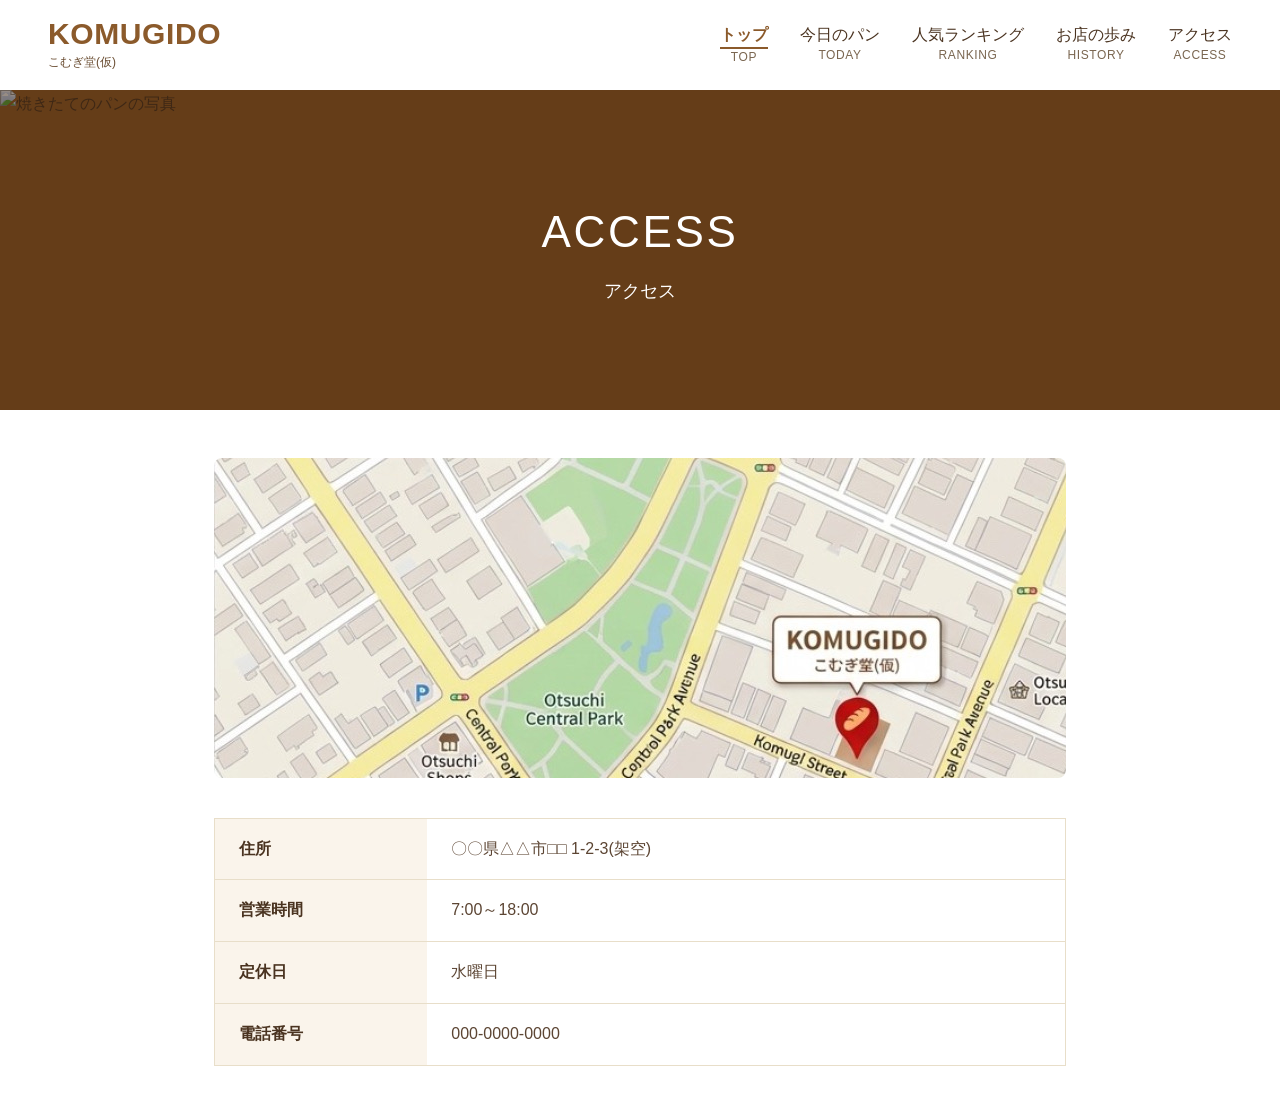
==== access.html @ 7087766b "access.htmlを作成" ====
<!DOCTYPE html>
<html lang="ja">

<head>
    <meta charset="UTF-8">
    <meta name="viewport" content="width=device-width, initial-scale=1.0">
    <title>Document</title>
    <link rel="stylesheet" href="style.css">
</head>

<body>
    <!--ヘッダー-->
    <header class="site-header">
        <a class="logo" href="index.html">
            <span class="logo-name">KOMUGIDO</span>
            <span class="logo-sub">こむぎ堂(仮)</span>
        </a>
        <nav class="site-nav">
            <a class="current" href="index.html"><span>トップ</span><small>TOP</small></a>
            <a href="today.html"><span>今日のパン</span><small>TODAY</small></a>
            <a href="ranking.html"><span>人気ランキング</span><small>RANKING</small></a>
            <a href="history.html"><span>お店の歩み</span><small>HISTORY</small></a>
            <a href="access.html"><span>アクセス</span><small>ACCESS</small></a>
        </nav>
    </header>

    <!-- ② 大きな画像(h1 と p だけページごとに変える) -->
    <section class="hero">
        <img class="hero-image"
            src="https://www.nihon-kashi.ac.jp/wp/wp-content/uploads/2026/02/%E7%94%BB%E5%83%8F7.jpg" alt="焼きたてのパンの写真">
        <div class="hero-title">
            <h1>ACCESS</h1>
            <p>アクセス</p>
        </div>
    </section>

    <!--メインセクション-->
    <main class="access-container">
        <!--地図領域-->
        <div class="map-wrapper">
            <img src="img/map.jpeg" alt="地図" class="map-img">
        </div>

        <!--店舗情報テーブル-->
        <table class="access-table">
            <tr>
                <th>住所</th>
                <td>〇〇県△△市□□ 1-2-3(架空)</td>
            </tr>
            <tr>
                <th>営業時間</th>
                <td>7:00～18:00</td>
            </tr>
            <tr>
                <th>定休日</th>
                <td>水曜日</td>
            </tr>
            <tr>
                <th>電話番号</th>
                <td>000-0000-0000</td>
            </tr>
        </table>
    </main>



</body>

</html>
---- style.css ----
/* =====================================================
   こむぎ堂(仮) 共通 style.css
   ① ヘッダー と ② 大きな画像(全ページ共通)
   共通の部分を変えるときは、先にチームへ声をかける
   ===================================================== */


/* ========== 全体 ========== */
* {
  box-sizing: border-box;
}

body {
  margin: 0;
  font-family: "Hiragino Sans", "Noto Sans JP", sans-serif;
  font-size: 16px;
  line-height: 1.8;
  color: #4a3320;
  background-color: #ffffff;
}


/* ========== ① ヘッダー ========== */
.site-header {
  display: flex;
  justify-content: space-between;
  align-items: center;
  flex-wrap: wrap;
  gap: 12px;
  padding: 16px 48px;
  background-color: #ffffff;
}

.logo {
  display: block;
  color: #8b5a2b;
  text-decoration: none;
}

.logo-name {
  display: block;
  font-size: 30px;
  font-weight: bold;
  line-height: 1.2;
  letter-spacing: 0.02em;
}

.logo-sub {
  display: block;
  font-size: 12px;
  color: #6b4e33;
}

.site-nav {
  display: flex;
  flex-wrap: wrap;
  gap: 8px 32px;
}

.site-nav a {
  text-align: center;
  text-decoration: none;
  color: #4a3320;
  line-height: 1.4;
}

.site-nav span {
  display: inline-block;
  font-size: 16px;
}

.site-nav small {
  display: block;
  font-size: 12px;
  color: #7a6650;
  letter-spacing: 0.05em;
}

.site-nav a.current span {
  color: #8b5a2b;
  font-weight: bold;
  border-bottom: 2px solid #8b5a2b;
}


/* ========== ② 大きな画像 ========== */
/* 写真は <img class="hero-image"> で入れる。
   写真の上に暗い膜(::after)を重ねて、白い文字を読みやすくする */
.hero {
  position: relative;
  height: 320px;
  display: flex;
  flex-direction: column;
  overflow: hidden;
  background-color: #9a5f26;
}

.hero-image {
  position: absolute;
  top: 0;
  left: 0;
  width: 100%;
  height: 100%;
  object-fit: cover;
}

.hero::after {
  content: "";
  position: absolute;
  top: 0;
  left: 0;
  width: 100%;
  height: 100%;
  background-color: rgba(50, 28, 10, 0.5);
  z-index: 1;
}

.hero-title {
  position: relative;
  z-index: 2;
  flex: 1;
  display: flex;
  flex-direction: column;
  align-items: center;
  justify-content: center;
  padding: 0 16px;
  color: #ffffff;
  text-align: center;
}

.hero-title h1 {
  margin: 0;
  font-size: 44px;
  font-weight: normal;
  letter-spacing: 0.06em;
}

.hero-title p {
  margin: 4px 0 0;
  font-size: 18px;
}

/*access.html専用css*/
/*アクセスメインコンテンツ*/
.access-container {
  max-width: 900px;
  margin: 48px auto;
  padding: 0 24px;
}

/*地図画像*/
.map-wrapper {
  width: 100%;
  height: 320px;
  border-radius: 8px;
  overflow: hidden;
  margin-bottom: 40px;
}

map-img {
  width: 100%;
  height: auto;
  display: block;
}

.access-table {
  width: 100%;
  border-collapse: collapse;
  border: 1px solid #e8dec9;
}

.access-table th,
.access-table td {
  padding: 16px 24px;
  text-align: left;
  font-size: 16px;
  border-bottom: 1px solid #e8dec9;
}

.access-table th {
  width: 25%;
  background-color: #faf4eb;
  color: #4a3320;
  font-weight: bold;
}

.access-table td {
  width: 75%;
  color: #5c4533;
}
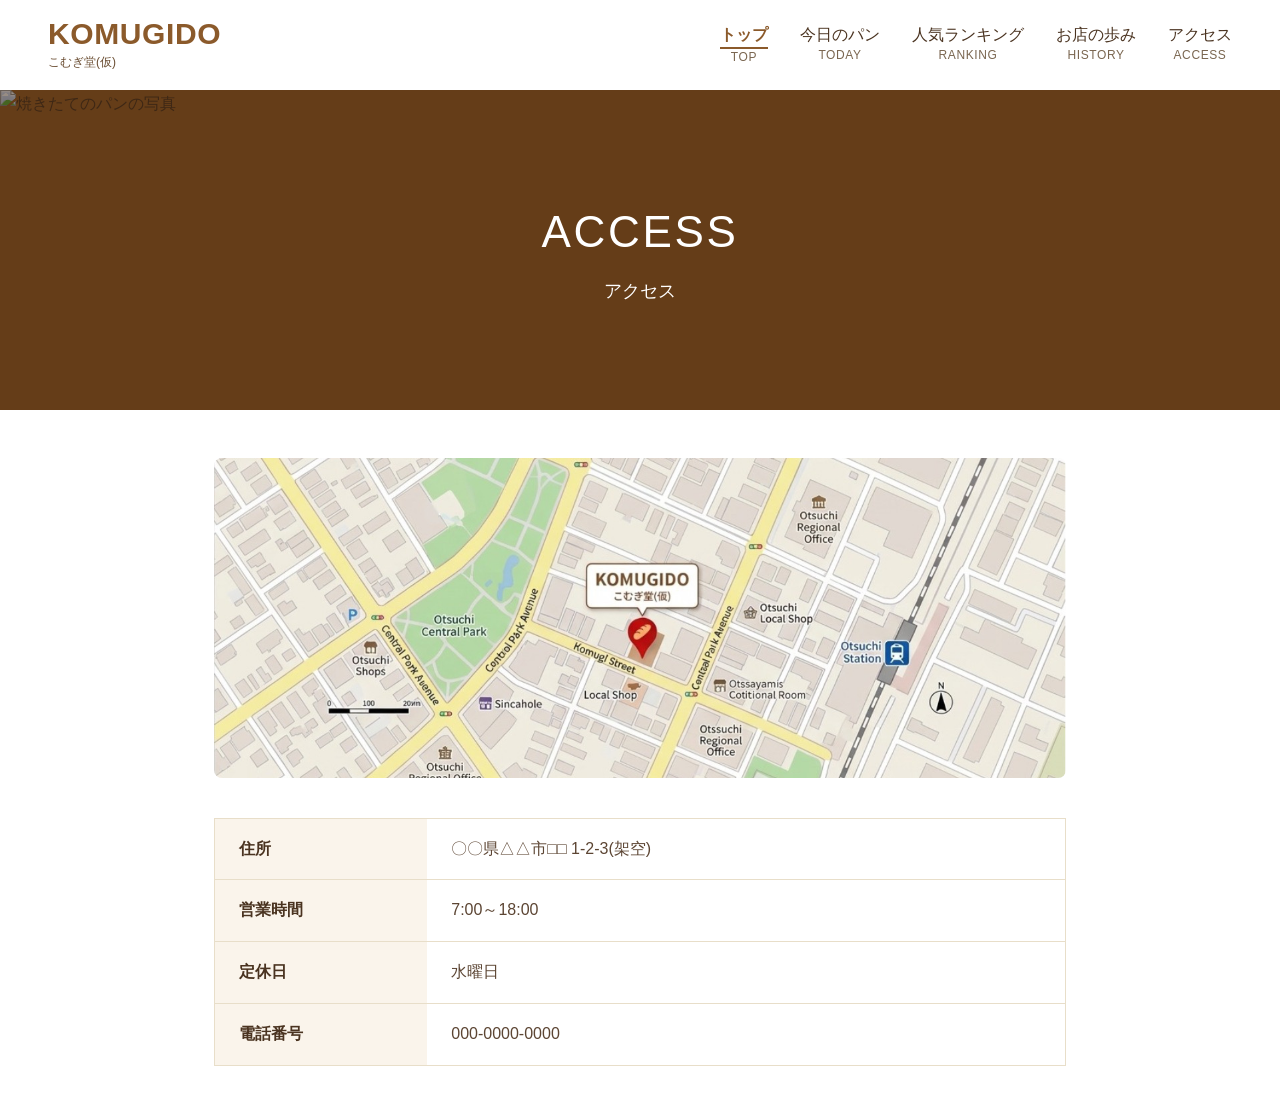
==== commit e08a7004: "画像とCSSの修正" ====
--- a/access.html
+++ b/access.html
@@ -4,7 +4,7 @@
 <head>
     <meta charset="UTF-8">
     <meta name="viewport" content="width=device-width, initial-scale=1.0">
-    <title>Document</title>
+    <title>KOMUGIDO | アクセス</title>
     <link rel="stylesheet" href="style.css">
 </head>
 
--- a/style.css
+++ b/style.css
@@ -157,12 +157,15 @@
   margin-bottom: 40px;
 }
 
-map-img {
+.map-img {
   width: 100%;
-  height: auto;
+  height: 100%;
+  object-fit: cover;
+  object-position: 51% 45%;
   display: block;
 }
 
+/*店舗情報*/
 .access-table {
   width: 100%;
   border-collapse: collapse;
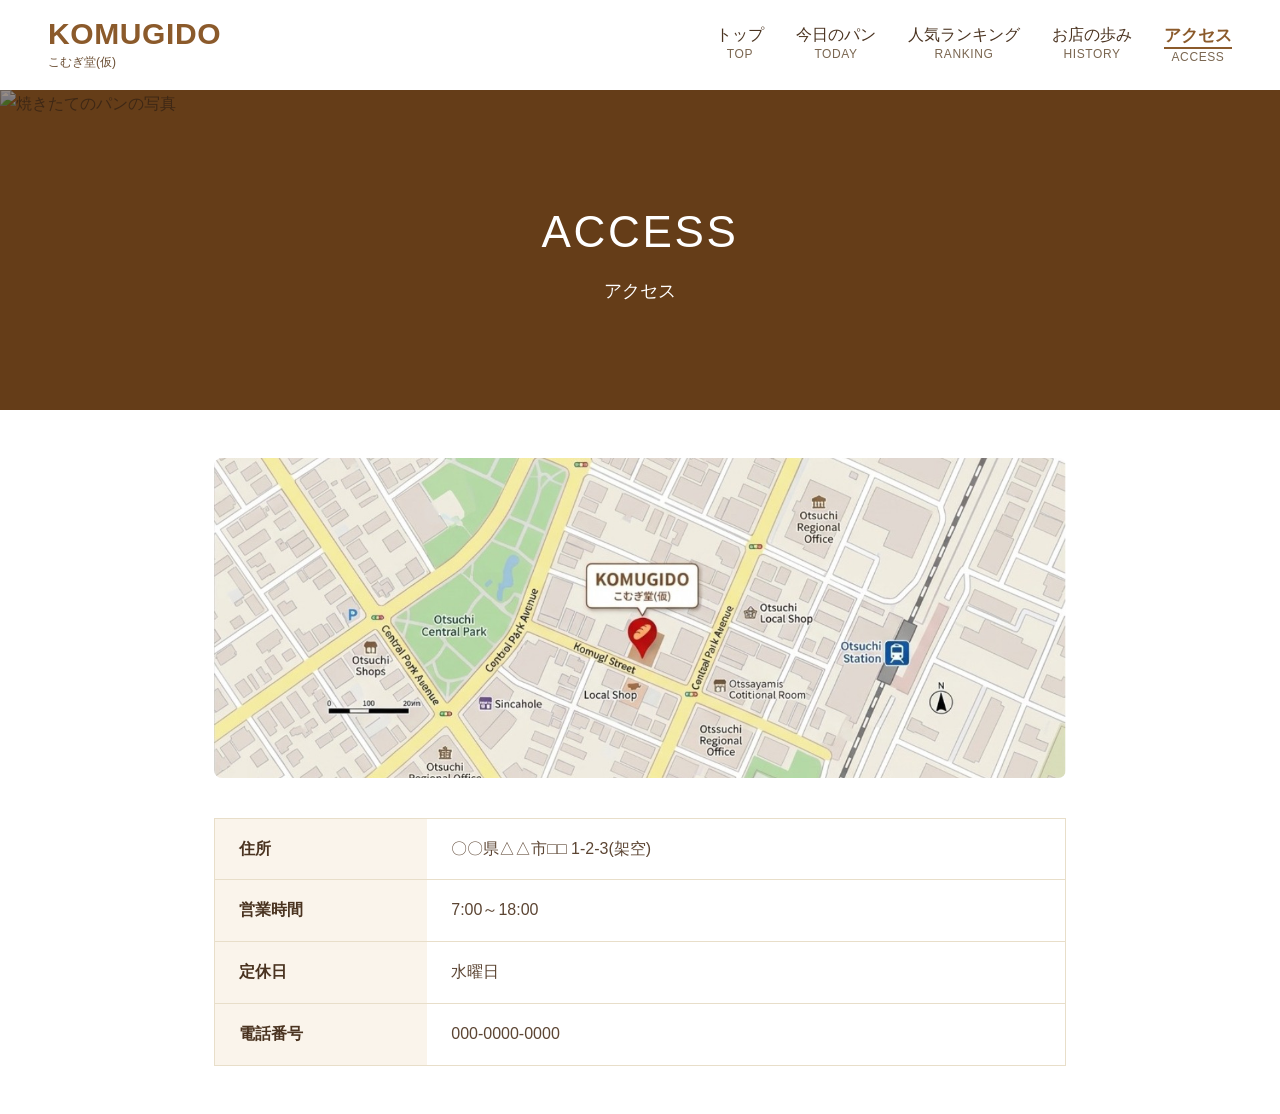
==== commit 87e2dc83: "ナビゲーションの微修正" ====
--- a/access.html
+++ b/access.html
@@ -16,11 +16,11 @@
             <span class="logo-sub">こむぎ堂(仮)</span>
         </a>
         <nav class="site-nav">
-            <a class="current" href="index.html"><span>トップ</span><small>TOP</small></a>
+            <a href="index.html"><span>トップ</span><small>TOP</small></a>
             <a href="today.html"><span>今日のパン</span><small>TODAY</small></a>
             <a href="ranking.html"><span>人気ランキング</span><small>RANKING</small></a>
             <a href="history.html"><span>お店の歩み</span><small>HISTORY</small></a>
-            <a href="access.html"><span>アクセス</span><small>ACCESS</small></a>
+            <a class="current" href="access.html"><span>アクセス</span><small>ACCESS</small></a>
         </nav>
     </header>
 
--- a/style.css
+++ b/style.css
@@ -79,6 +79,7 @@
 .site-nav a.current span {
   color: #8b5a2b;
   font-weight: bold;
+  font-size: 17px;
   border-bottom: 2px solid #8b5a2b;
 }
 
@@ -190,4 +191,60 @@
 .access-table td {
   width: 75%;
   color: #5c4533;
-}+}
+
+
+
+
+
+
+
+
+
+
+
+
+
+
+
+/*index.htmlのcss*/
+
+main {
+  max-width: 960px;
+  margin: 0 auto;
+  padding: 40px 24px;
+}
+
+main h2 {
+  margin: 0 0 24px;
+  padding-bottom: 4px;
+  color: #8b5a2b;
+  border-bottom: 2px solid #8b5a2b;
+}
+
+.card-list {
+  display: grid;
+  grid-template-columns: repeat(auto-fit, minmax(200px, 1fr));
+  gap: 20px;
+}
+
+.card {
+  display: block;
+  padding: 16px;
+  background-color: #ffffff;
+  border: 1px solid #e6dccd;
+  border-radius: 8px;
+  color: inherit;
+  text-decoration: none;
+}
+
+.card-image {
+  display: block;
+  width: 100%;
+  height: 120px;
+  margin-bottom: 12px;
+  object-fit: cover;
+  background-color: #f3e6d0;
+  border-radius: 6px;
+}
+
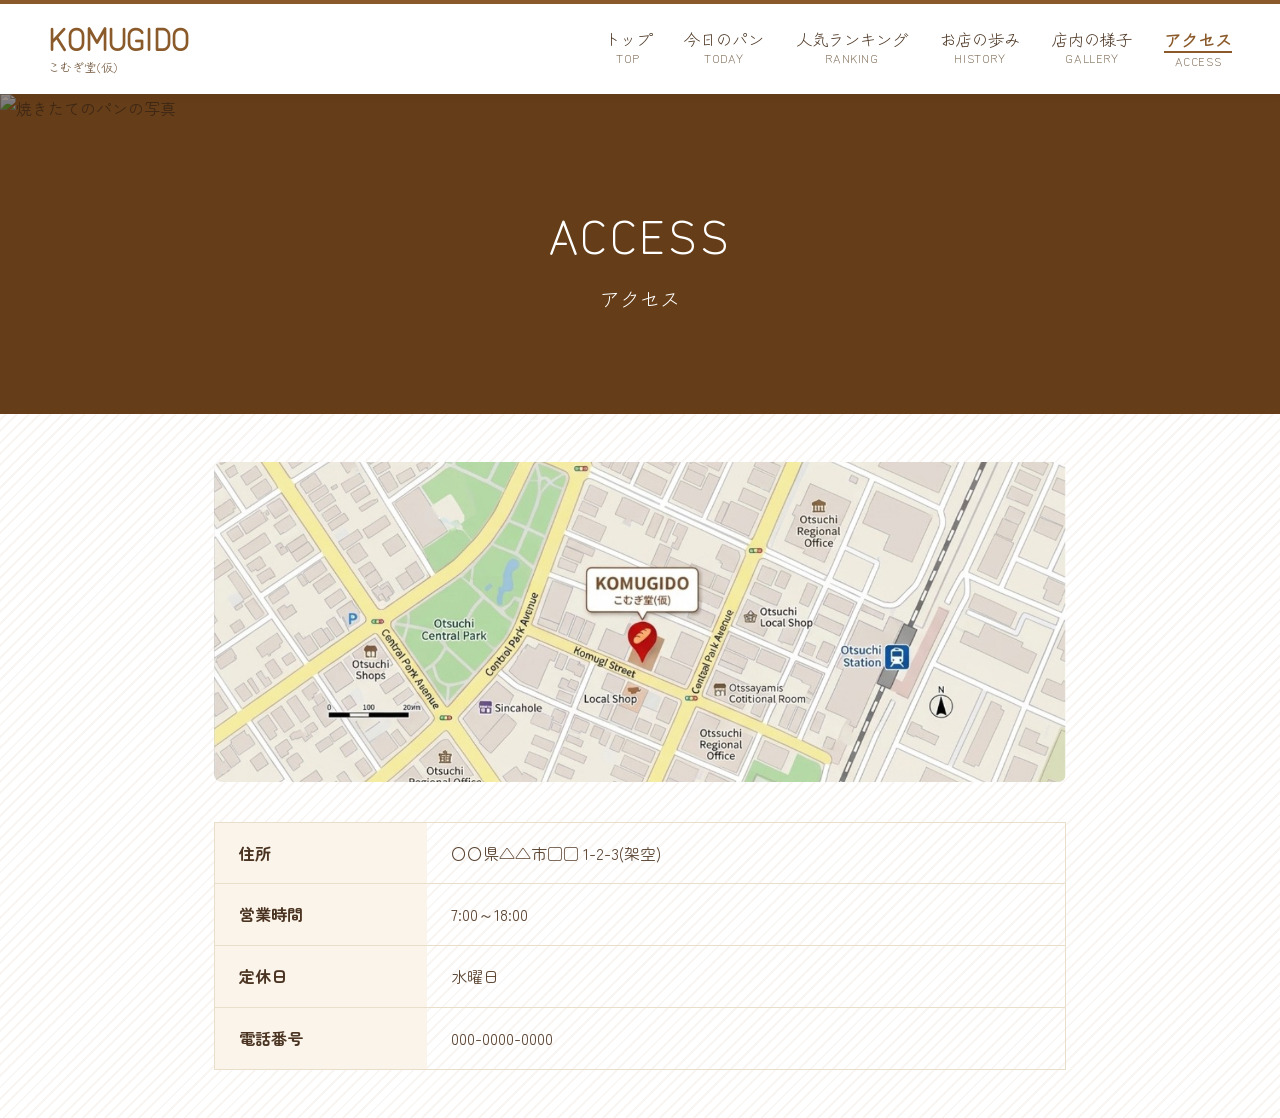
==== commit 28a2e414: "全ページ細かい修正" ====
--- a/access.html
+++ b/access.html
@@ -20,6 +20,7 @@
             <a href="today.html"><span>今日のパン</span><small>TODAY</small></a>
             <a href="ranking.html"><span>人気ランキング</span><small>RANKING</small></a>
             <a href="history.html"><span>お店の歩み</span><small>HISTORY</small></a>
+            <a href="gallery.html"><span>店内の様子</span><small>GALLERY</small></a>
             <a class="current" href="access.html"><span>アクセス</span><small>ACCESS</small></a>
         </nav>
     </header>
--- a/style.css
+++ b/style.css
@@ -1,8 +1,8 @@
 /* =====================================================
    こむぎ堂(仮) 共通 style.css
-   ① ヘッダー と ② 大きな画像(全ページ共通)
    共通の部分を変えるときは、先にチームへ声をかける
    ===================================================== */
+@import url("https://fonts.googleapis.com/css2?family=Zen+Kurenaido&family=Zen+Maru+Gothic:wght@400;500;700&display=swap");
 
 
 /* ========== 全体 ========== */
@@ -12,16 +12,26 @@
 
 body {
   margin: 0;
-  font-family: "Hiragino Sans", "Noto Sans JP", sans-serif;
+  font-family: "Zen Maru Gothic", "Hiragino Sans", "Noto Sans JP", sans-serif;
   font-size: 16px;
   line-height: 1.8;
   color: #4a3320;
   background-color: #ffffff;
+  background-image: repeating-linear-gradient(
+    135deg,
+    rgba(139, 90, 43, 0.06) 0,
+    rgba(139, 90, 43, 0.06) 2px,
+    transparent 2px,
+    transparent 8px
+  );
 }
 
 
 /* ========== ① ヘッダー ========== */
 .site-header {
+  position: sticky;
+  top: 0;
+  z-index: 100;
   display: flex;
   justify-content: space-between;
   align-items: center;
@@ -29,6 +39,9 @@
   gap: 12px;
   padding: 16px 48px;
   background-color: #ffffff;
+  border-top: 4px solid #8b5a2b;
+  box-shadow: 0 2px 8px rgba(74, 51, 32, 0.1);
+  font-family: "Zen Kurenaido", "Hiragino Sans", "Noto Sans JP", sans-serif;
 }
 
 .logo {
@@ -131,25 +144,122 @@
 
 .hero-title h1 {
   margin: 0;
-  font-size: 44px;
+  font-family: "Zen Kurenaido", "Hiragino Sans", "Noto Sans JP", sans-serif;
+  font-size: 48px;
   font-weight: normal;
   letter-spacing: 0.06em;
 }
 
 .hero-title p {
   margin: 4px 0 0;
-  font-size: 18px;
-}
-
-/*access.html専用css*/
-/*アクセスメインコンテンツ*/
+  font-family: "Zen Kurenaido", "Hiragino Sans", "Noto Sans JP", sans-serif;
+  font-size: 20px;
+}
+
+
+/* ========== ④ 本文(index.html のカードなど) ========== */
+main {
+  max-width: 960px;
+  margin: 0 auto;
+  padding: 56px 24px;
+  font-family: "Zen Maru Gothic", "Hiragino Sans", "Noto Sans JP", sans-serif;
+}
+
+main h2 {
+  display: flex;
+  align-items: center;
+  gap: 16px;
+  margin: 0 0 32px;
+  color: #6b3f14;
+  font-family: "Zen Kurenaido", "Hiragino Sans", "Noto Sans JP", sans-serif;
+  font-size: 32px;
+  font-weight: normal;
+  letter-spacing: 0.08em;
+}
+
+main h2::after {
+  content: "";
+  flex: 1;
+  height: 1px;
+  background-color: #d9c4a3;
+}
+
+.card-list {
+  display: grid;
+  grid-template-columns: repeat(3, 1fr);
+  gap: 28px;
+}
+
+.card {
+  display: block;
+  overflow: hidden;
+  background-color: #ffffff;
+  border-radius: 14px;
+  box-shadow: 0 2px 10px rgba(74, 51, 32, 0.1);
+  color: inherit;
+  text-decoration: none;
+  transition: transform 0.25s, box-shadow 0.25s;
+}
+
+.card:hover {
+  transform: translateY(-6px);
+  box-shadow: 0 12px 24px rgba(74, 51, 32, 0.18);
+}
+
+.card-image {
+  display: block;
+  width: 100%;
+  aspect-ratio: 3 / 2;
+  margin: 0;
+  object-fit: cover;
+  background-color: #f3e6d0;
+  color: transparent;
+  transition: transform 0.4s;
+}
+
+.card:hover .card-image {
+  transform: scale(1.06);
+}
+
+.card h3 {
+  margin: 18px 22px 4px;
+  color: #6b3f14;
+  font-family: "Zen Kurenaido", "Hiragino Sans", "Noto Sans JP", sans-serif;
+  font-size: 22px;
+  font-weight: normal;
+}
+
+.card h3::after {
+  content: "→";
+  display: inline-block;
+  margin-left: 8px;
+  color: #8b5a2b;
+  transition: transform 0.25s;
+}
+
+.card:hover h3::after {
+  transform: translateX(6px);
+}
+
+.card p {
+  margin: 0 22px 22px;
+  color: #5a4028;
+  font-family: "Zen Maru Gothic", "Hiragino Sans", "Noto Sans JP", sans-serif;
+  font-size: 14px;
+  font-weight: 500;
+  line-height: 1.7;
+}
+
+
+/* ========== アクセス(access.html)専用 ========== */
+/* アクセスのメインコンテンツ */
 .access-container {
   max-width: 900px;
   margin: 48px auto;
   padding: 0 24px;
 }
 
-/*地図画像*/
+/* 地図画像 */
 .map-wrapper {
   width: 100%;
   height: 320px;
@@ -166,7 +276,7 @@
   display: block;
 }
 
-/*店舗情報*/
+/* 店舗情報 */
 .access-table {
   width: 100%;
   border-collapse: collapse;
@@ -194,57 +304,109 @@
 }
 
 
-
-
-
-
-
-
-
-
-
-
-
-
-
-/*index.htmlのcss*/
-
-main {
+/* ========== ⑤ フッター ========== */
+.site-footer {
+  margin-top: 40px;
+  padding: 48px 24px 24px;
+  background-color: #f0e2c8;
+  color: #4a3320;
+  font-family: "Zen Kurenaido", "Hiragino Sans", "Noto Sans JP", sans-serif;
+}
+
+.footer-inner {
   max-width: 960px;
   margin: 0 auto;
-  padding: 40px 24px;
-}
-
-main h2 {
-  margin: 0 0 24px;
-  padding-bottom: 4px;
-  color: #8b5a2b;
-  border-bottom: 2px solid #8b5a2b;
-}
-
-.card-list {
   display: grid;
   grid-template-columns: repeat(auto-fit, minmax(200px, 1fr));
-  gap: 20px;
-}
-
-.card {
-  display: block;
-  padding: 16px;
-  background-color: #ffffff;
-  border: 1px solid #e6dccd;
-  border-radius: 8px;
-  color: inherit;
+  gap: 32px;
+}
+
+.footer-logo {
+  margin: 0;
+  font-size: 28px;
+  font-weight: normal;
+  letter-spacing: 0.06em;
+  color: #8b5a2b;
+}
+
+.footer-sub {
+  margin: 0 0 12px;
+  font-size: 13px;
+}
+
+.footer-text {
+  margin: 0;
+  font-size: 14px;
+}
+
+.site-footer h3 {
+  margin: 0 0 12px;
+  font-size: 13px;
+  font-weight: normal;
+  letter-spacing: 0.15em;
+  color: #7a4a1c;
+}
+
+.footer-nav ul {
+  margin: 0;
+  padding: 0;
+  list-style: none;
+}
+
+.footer-nav li {
+  margin-bottom: 4px;
+}
+
+.footer-nav a {
+  color: #4a3320;
   text-decoration: none;
-}
-
-.card-image {
-  display: block;
-  width: 100%;
-  height: 120px;
-  margin-bottom: 12px;
-  object-fit: cover;
-  background-color: #f3e6d0;
-  border-radius: 6px;
-}
-
+  font-size: 14px;
+}
+
+.footer-nav a:hover {
+  color: #8b5a2b;
+  text-decoration: underline;
+}
+
+.footer-note {
+  max-width: 960px;
+  margin: 32px auto 0;
+  padding-top: 16px;
+  border-top: 1px solid rgba(74, 51, 32, 0.2);
+  text-align: center;
+  font-size: 13px;
+}
+
+
+/* ========== スマホ用 ========== */
+@media (max-width: 800px) {
+  .card-list {
+    grid-template-columns: repeat(2, 1fr);
+  }
+}
+
+@media (max-width: 600px) {
+  .site-header {
+    padding: 16px;
+  }
+
+  .hero-title h1 {
+    font-size: 32px;
+  }
+}
+
+@media (max-width: 520px) {
+  .card-list {
+    grid-template-columns: 1fr;
+  }
+}
+
+
+/* ========== 動きを減らす設定の人用 ========== */
+@media (prefers-reduced-motion: reduce) {
+  .card,
+  .card-image,
+  .card h3::after {
+    transition: none;
+  }
+}
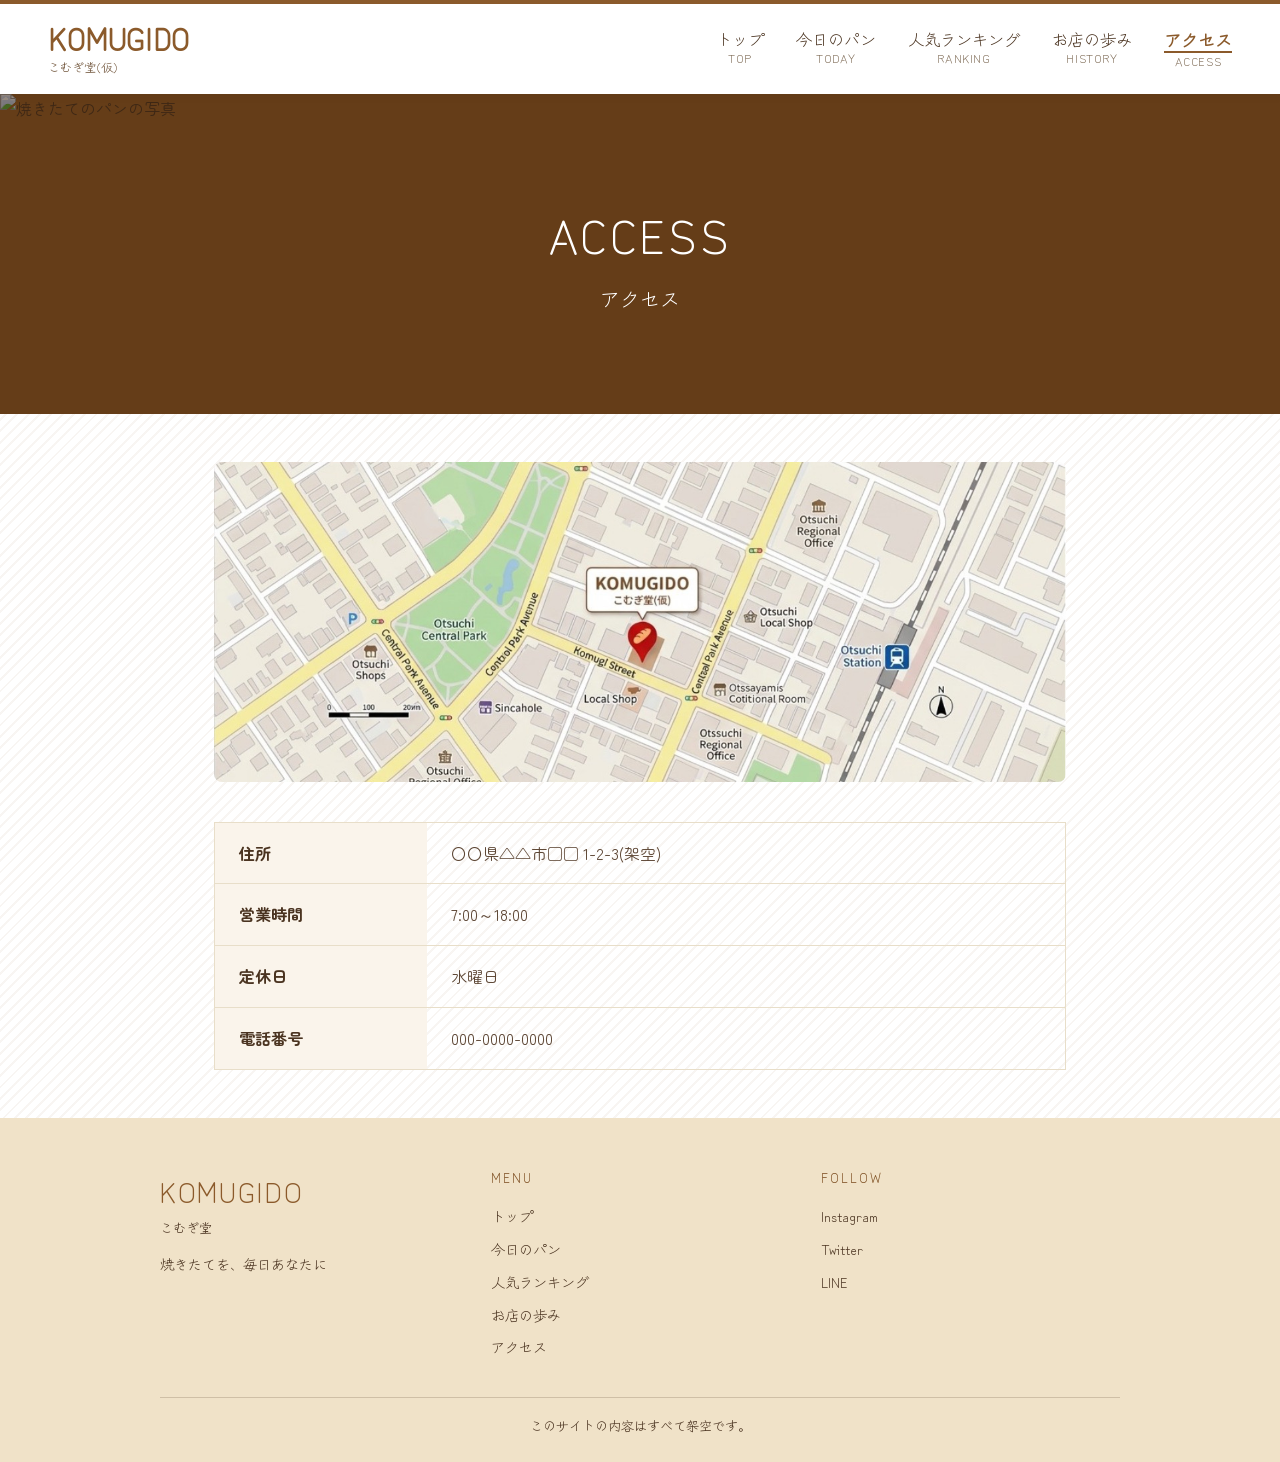
==== commit b32676e4: "フッター追加" ====
--- a/access.html
+++ b/access.html
@@ -20,7 +20,6 @@
             <a href="today.html"><span>今日のパン</span><small>TODAY</small></a>
             <a href="ranking.html"><span>人気ランキング</span><small>RANKING</small></a>
             <a href="history.html"><span>お店の歩み</span><small>HISTORY</small></a>
-            <a href="gallery.html"><span>店内の様子</span><small>GALLERY</small></a>
             <a class="current" href="access.html"><span>アクセス</span><small>ACCESS</small></a>
         </nav>
     </header>
@@ -63,6 +62,35 @@
         </table>
     </main>
 
+    <footer class="site-footer">
+        <div class="footer-inner">
+            <div class="footer-brand">
+                <p class="footer-logo">KOMUGIDO</p>
+                <p class="footer-sub">こむぎ堂</p>
+                <p class="footer-text">焼きたてを、毎日あなたに</p>
+            </div>
+            <nav class="footer-nav">
+                <h3>MENU</h3>
+                <ul>
+                    <li><a href="index.html">トップ</a></li>
+                    <li><a href="today.html">今日のパン</a></li>
+                    <li><a href="ranking.html">人気ランキング</a></li>
+                    <li><a href="history.html">お店の歩み</a></li>
+                    <li><a href="access.html">アクセス</a></li>
+                </ul>
+            </nav>
+            <nav class="footer-nav">
+                <h3>FOLLOW</h3>
+                <ul>
+                    <li><a href="#">Instagram</a></li>
+                    <li><a href="#">Twitter</a></li>
+                    <li><a href="#">LINE</a></li>
+                </ul>
+            </nav>
+        </div>
+        <p class="footer-note">このサイトの内容はすべて架空です。</p>
+    </footer>
+
 
 
 </body>
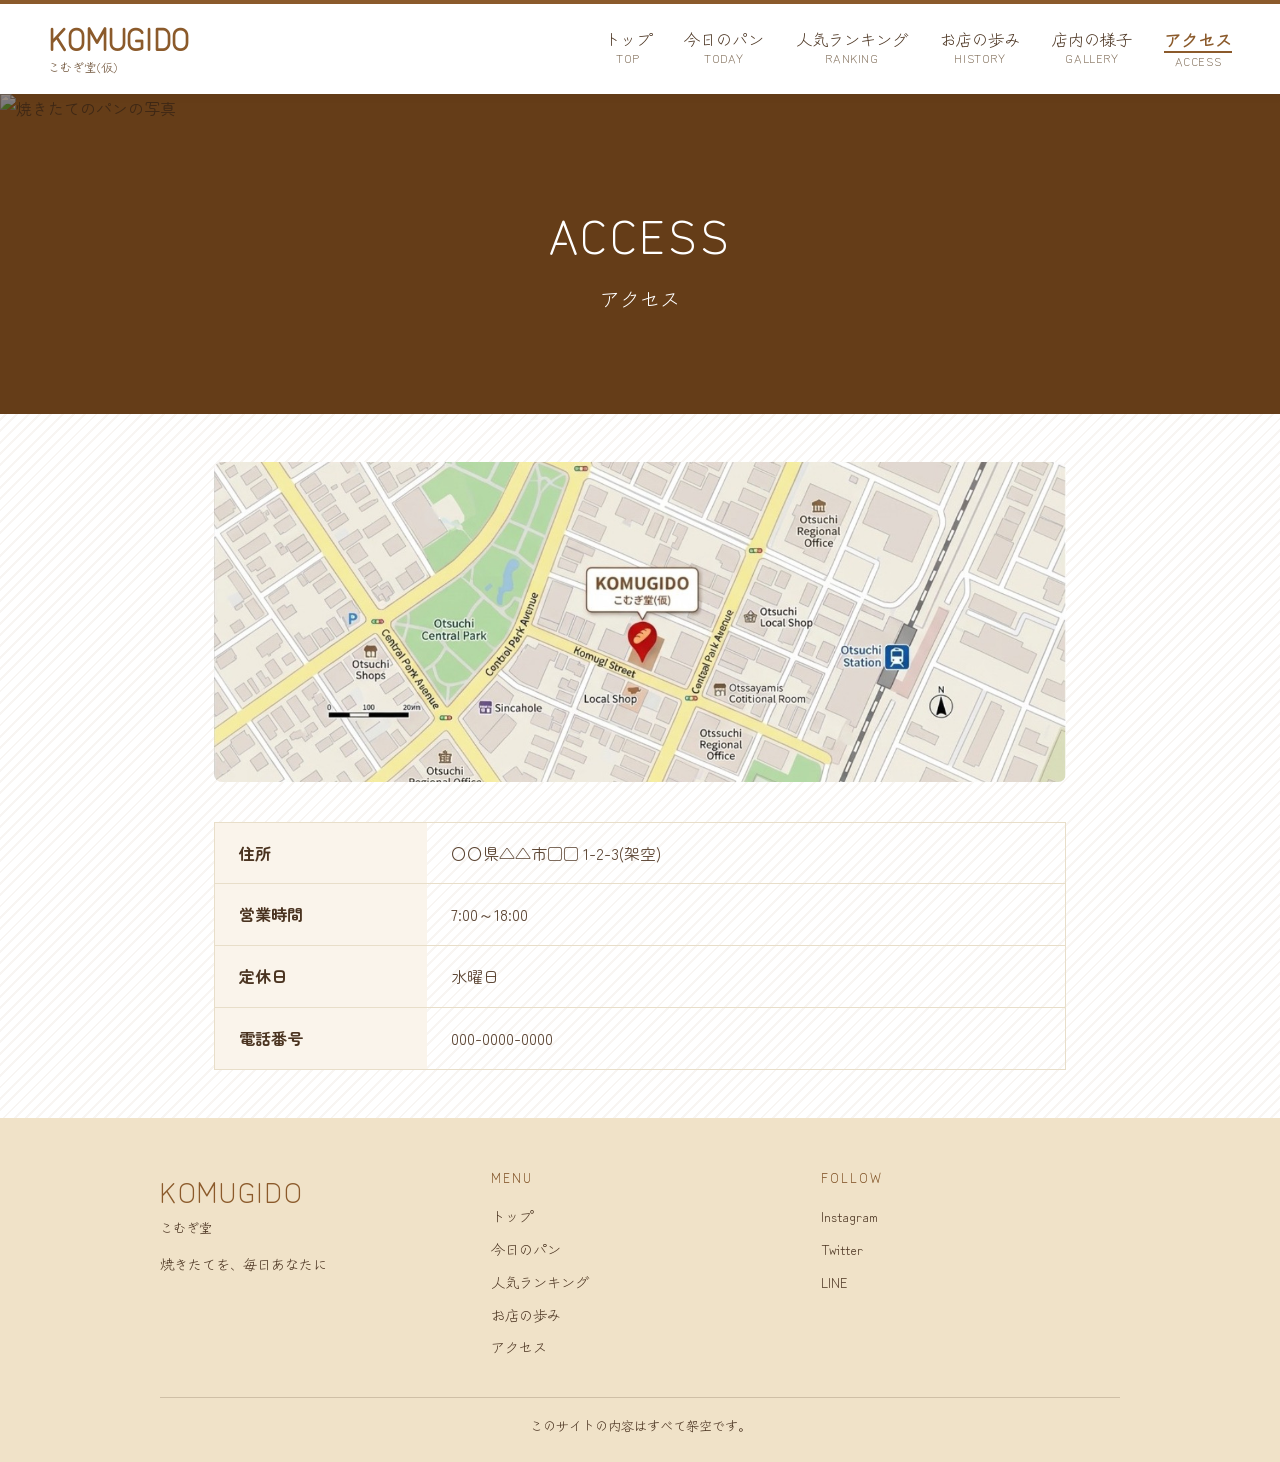
==== commit 7a6c9320: "Merge pull request #25 from naoto2525/feature-access フッター追加" ====
--- a/access.html
+++ b/access.html
@@ -20,6 +20,7 @@
             <a href="today.html"><span>今日のパン</span><small>TODAY</small></a>
             <a href="ranking.html"><span>人気ランキング</span><small>RANKING</small></a>
             <a href="history.html"><span>お店の歩み</span><small>HISTORY</small></a>
+            <a href="gallery.html"><span>店内の様子</span><small>GALLERY</small></a>
             <a class="current" href="access.html"><span>アクセス</span><small>ACCESS</small></a>
         </nav>
     </header>
--- a/style.css
+++ b/style.css
@@ -409,4 +409,38 @@
   .card h3::after {
     transition: none;
   }
+}
+
+/* ========== 店内の様子(gallery.html)専用 ========== */
+.gallery-grid {
+  display: flex;
+  flex-direction: column;
+  gap: 32px;
+  max-width: 800px;
+  margin: 0 auto;
+}
+
+.gallery-item {
+  margin: 0;
+  overflow: hidden;
+  background-color: #ffffff;
+  border-radius: 14px;
+  box-shadow: 0 2px 10px rgba(74, 51, 32, 0.1);
+}
+
+.gallery-item figcaption {
+  padding: 12px 18px;
+  font-size: 15px;
+  color: #5a4028;
+  border-bottom: 1px solid #f0e2c8;
+}
+
+.gallery-photo img {
+  display: block;
+  width: 100%;
+  aspect-ratio: 4 / 3;
+  object-fit: cover;
+  object-position: center top;
+  background-color: #f3e6d0;
+  color: transparent;
 }
